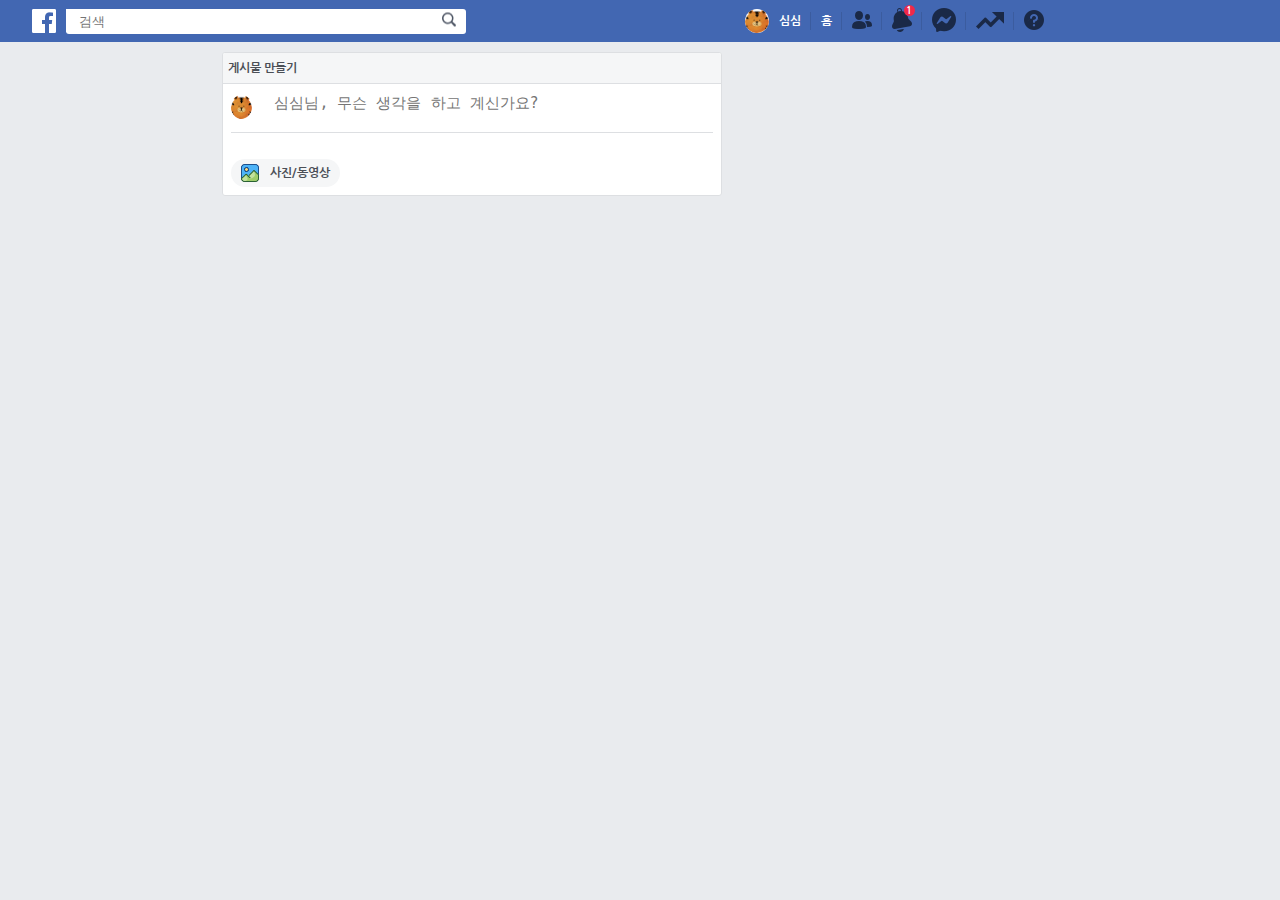
==== index.html @ 3ffbaf69 "add" ====
<!DOCTYPE html>
<html lang="ko">
  <head>
    <meta charset="UTF-8" />
    <meta name="viewport" content="width=device-width, initial-scale=1.0" />
    <title>Facebook</title>
    <link href="https://fonts.googleapis.com/css2?family=Nanum+Gothic:wght@400;700&display=swap" rel="stylesheet">
    <link rel="stylesheet" href="css/reset.css" />
    <link rel="stylesheet" href="css/common.css" />
    <link rel="stylesheet" href="css/main.css" />
  </head>
  <body>
    <section id="container">
      <header id="header">
        <div class="inner">
          <div class="left">
            <h1 class="icon icon--facebook-white"><a href="#"></a></h1>

            <div class="search_container">
              <form action="">
                <label for="search"></label>
                <input type="text" id="search" placeholder=" 검색"/>

                <button type="submit">
                  <span class="icon--search-black"></span>
                </button>
              </form>
            </div>
          </div>

          <div class="right">
            <div class="my_name">
              <span class="profile_img">
                <img src="imgs/profile/tiger.png" alt="">
              </span>
              <a href="#">심심</a>
            </div>
            <div class="home">홈</div>
            <div class="people">
              <a href="save.html">
                <span class="icon icon--people-black"></span>
              </a>
            </div>
            <div class="bell">
                <span class="icon icon--bell-black"></span>
                <div class="notice">
                  <div class="icon--arrow-top"></div>
                  <h3>알림</h3>
                  <ul>
                    <li>
                      <a href="#">
                        <div class="profile_img">
                          <img src="imgs/profile/bear.png" alt="">
                        </div>
                        <div>
                          <div>
                            <span class="name">kindbear</span>
                            <span>님도 자신의 상태에 댓글을 달았습니다.</span>
                          </div>
                          <div class="time">1시간</div>
                        </div>
                      </a>
                    </li>

                    <li>
                      <a href="#">
                        <div class="profile_img">
                          <img src="imgs/profile/bear.png" alt="">
                        </div>
                        <div>
                          <div>
                            <span class="name">kindbear</span>
                            <span>님도 자신의 상태에 댓글을 달았습니다.</span>
                          </div>
                          <div class="time">1시간</div>
                        </div>
                      </a>
                    </li><li>
                      <a href="#">
                        <div class="profile_img">
                          <img src="imgs/profile/bear.png" alt="">
                        </div>
                        <div>
                          <div>
                            <span class="name">kindbear</span>
                            <span>님도 자신의 상태에 댓글을 달았습니다.</span>
                          </div>
                          <div class="time">1시간</div>
                        </div>
                      </a>
                    </li><li>
                      <a href="#">
                        <div class="profile_img">
                          <img src="imgs/profile/bear.png" alt="">
                        </div>
                        <div>
                          <div>
                            <span class="name">kindbear</span>
                            <span>님도 자신의 상태에 댓글을 달았습니다.</span>
                          </div>
                          <div class="time">1시간</div>
                        </div>
                      </a>
                    </li><li>
                      <a href="#">
                        <div class="profile_img">
                          <img src="imgs/profile/bear.png" alt="">
                        </div>
                        <div>
                          <div>
                            <span class="name">kindbear</span>
                            <span>님도 자신의 상태에 댓글을 달았습니다.</span>
                          </div>
                          <div class="time">1시간</div>
                        </div>
                      </a>
                    </li><li>
                      <a href="#">
                        <div class="profile_img">
                          <img src="imgs/profile/bear.png" alt="">
                        </div>
                        <div>
                          <div>
                            <span class="name">kindbear</span>
                            <span>님도 자신의 상태에 댓글을 달았습니다.</span>
                          </div>
                          <div class="time">1시간</div>
                        </div>
                      </a>
                    </li><li>
                      <a href="#">
                        <div class="profile_img">
                          <img src="imgs/profile/bear.png" alt="">
                        </div>
                        <div>
                          <div>
                            <span class="name">kindbear</span>
                            <span>님도 자신의 상태에 댓글을 달았습니다.</span>
                          </div>
                          <div class="time">1시간</div>
                        </div>
                      </a>
                    </li><li>
                      <a href="#">
                        <div class="profile_img">
                          <img src="imgs/profile/bear.png" alt="">
                        </div>
                        <div>
                          <div>
                            <span class="name">kindbear</span>
                            <span>님도 자신의 상태에 댓글을 달았습니다.</span>
                          </div>
                          <div class="time">1시간</div>
                        </div>
                      </a>
                    </li><li>
                      <a href="#">
                        <div class="profile_img">
                          <img src="imgs/profile/bear.png" alt="">
                        </div>
                        <div>
                          <div>
                            <span class="name">kindbear</span>
                            <span>님도 자신의 상태에 댓글을 달았습니다.</span>
                          </div>
                          <div class="time">1시간</div>
                        </div>
                      </a>
                    </li>
                  </ul>
                </div>
            </div>
            <div class="">
              <a href="messenger.html">
              <span class="icon icon--messenger--black"></span>
            </a>
          </div>
          <div class="">
            <a href="#">
              <span class="icon icon--chart--black"></span>
            </a>
          </div>
          <div class="question">
            <a href="http://www.kind-family.com">
            <span class="icon icon--question-black"></span>
          </a>
          </div>
          </div>
        </div>
      </header>

      <section id="wrapper">
        <div class="inner">
          <div class="left_box">
            <div class="my_name">
              <a href="index.html">
                <div class="profile_img">
                  <img src="imgs/profile/tiger.png" alt="">
                </div>
                <span class="name">심심</span>
                <span class="icon--more"></span>
              </a>
            </div>
            <ul class="list">
              
              
              <li class="active">
                <a href="index.html">
                  <span class="icon icon--news"></span>
                  뉴스피드 
                  <span class="icon--more"></span>
                </a>
              </li>

              <li>
                <a href="messenger.html">
                  <span class="icon icon--messenger"></span>
                  Messenger
                   <span class="icon--more"></span>
                </a>
              </li>

              <li>
                <a href="save.html">
                  <span class="icon icon--save"></span>
                  저장됨
                   <span class="icon--more"></span>
                </a>
              </li>

            </ul>
          </div>

          <section id="contents_container">
            <article class="create_box">
              <h2 class="title">게시물 만들기</h2>
              <div class="text_field">
                <form action="">
                  <div class="top">
                    <div class="profile_img"><img src="imgs/profile/tiger.png" alt=""></div>
                    <p>
                      <textarea name="content" id="text_field" cols="50" rows="5" data-name="add" placeholder="심심님, 무슨 생각을 하고 계신가요?"></textarea>
                    </p>
                  </div>
                  <div class="middle">
                    <canvas id="image_canvas" width="0" height="0"></canvas>
                  </div>
                  <div class="bottom">
                    <input type="file" name="photo" id="id_photo" required>

                    <div class="import_btn">
                      <label for="id_photo" id="photo_label">
                        <span class="icon icon--picture"></span>
                        사진/동영상
                      </label>
                    </div>
                  </div>
                  <div class="submit">
                    <input type="submit" id="submit_btn" value="게시" disabled>
                  </div> 
                </form>
              </div>
            </article>
          </section>

        </div>
      </section>

    </section>
  </body>
</html>
---- css/common.css ----
:root {
  --fds-active-icon: #3578e5;
  --fds-attachment-footer-background: #f2f3f5;
  --fds-black: #000000;
  --fds-black-alpha-05: rgba(0, 0, 0, 0.05);
  --fds-black-alpha-10: rgba(0, 0, 0, 0.1);
  --fds-black-alpha-15: rgba(0, 0, 0, 0.15);
  --fds-black-alpha-20: rgba(0, 0, 0, 0.2);
  --fds-black-alpha-30: rgba(0, 0, 0, 0.3);
  --fds-black-alpha-40: rgba(0, 0, 0, 0.4);
  --fds-black-alpha-50: rgba(0, 0, 0, 0.5);
  --fds-black-alpha-60: rgba(0, 0, 0, 0.6);
  --fds-black-alpha-80: rgba(0, 0, 0, 0.8);
  --fds-blue-05: #ecf3ff;
  --fds-blue-30: #aac9ff;
  --fds-blue-40: #77a7ff;
  --fds-blue-60: #1877f2;
  --fds-blue-70: #2851a3;
  --fds-blue-80: #1d3c78;
  --fds-blue-95: #e7f3ff;
  --fds-blue-badge: #1877f2;
  --fds-blue-link: #1877f2;
  --fds-button-icon: #444950;
  --fds-button-text: #444950;
  --fds-comment-background: #f2f3f5;
  --fds-dark-mode-gray-35: #cccccc;
  --fds-dark-mode-gray-50: #828282;
  --fds-dark-mode-gray-70: #4a4a4a;
  --fds-dark-mode-gray-80: #373737;
  --fds-dark-mode-gray-90: #282828;
  --fds-dark-mode-gray-100: #1c1c1c;
  --fds-dark-ui-card-border: #282828;
  --fds-dark-ui-cards: #1c1c1c;
  --fds-dark-ui-disabled-icon: #373737;
  --fds-dark-ui-divider: #282828;
  --fds-dark-ui-medium-text: #828282;
  --fds-dark-ui-nav-bar: #1c1c1c;
  --fds-dark-ui-primary-icon: #828282;
  --fds-dark-ui-primary-text: #cccccc;
  --fds-dark-ui-secondary-icon: #4a4a4a;
  --fds-dark-ui-secondary-text: #4a4a4a;
  --fds-dark-ui-tab-bar: #1c1c1c;
  --fds-dark-ui-wash: #000000;
  --fds-data-mango: #f5bb41;
  --fds-disabled-icon: #bec3c9;
  --fds-disabled-text: #bec3c9;
  --fds-divider-on-wash: #ccd0d5;
  --fds-divider-on-white: #dadde1;
  --fds-fast: 200ms;
  --fds-fb-blue-70: #4267b2;
  --fds-fb-blue-75: #385898;
  --fds-gray-00: #f5f6f7;
  --fds-gray-05: #f2f3f5;
  --fds-gray-10: #ebedf0;
  --fds-gray-20: #dadde1;
  --fds-gray-25: #ccd0d5;
  --fds-gray-30: #bec3c9;
  --fds-gray-45: #8d949e;
  --fds-gray-70: #606770;
  --fds-gray-80: #444950;
  --fds-gray-90: #303338;
  --fds-gray-100: #1c1e21;
  --fds-green-30: #86df81;
  --fds-green-55: #00a400;
  --fds-green-60: #008c00;
  --fds-green-70: #006900;
  --fds-highlight: #3578e5;
  --fds-highlight-cell-background: #ecf3ff;
  --fds-list-cell-pressed: rgba(0, 0, 0, 0.05);
  --fds-mobile-wash: #ccd0d5;
  --fds-nav-bar-background: #4267b2;
  --fds-negative: #fa383e;
  --fds-notification-badge: #fa383e;
  --fds-placeholder-text: #8d949e;
  --fds-positive: #00a400;
  --fds-primary-button-pressed: #77a7ff;
  --fds-primary-icon: #1c1e21;
  --fds-primary-text: #1c1e21;
  --fds-red-55: #fa383e;
  --fds-secondary-button-pressed: rgba(0, 0, 0, 0.05);
  --fds-secondary-icon: #606770;
  --fds-secondary-text: #606770;
  --fds-slow: 400ms;
  --fds-soft: cubic-bezier(0.08, 0.52, 0.52, 1);
  --fds-spectrum-aluminum: #a3cedf;
  --fds-spectrum-aluminum-dark-1: #8ebfd4;
  --fds-spectrum-aluminum-dark-2: #6ca0b6;
  --fds-spectrum-aluminum-dark-3: #4b8096;
  --fds-spectrum-aluminum-tint-15: #b0d5e5;
  --fds-spectrum-aluminum-tint-30: #bfdde9;
  --fds-spectrum-aluminum-tint-50: #d1e7f0;
  --fds-spectrum-aluminum-tint-70: #e4f0f6;
  --fds-spectrum-aluminum-tint-90: #f6fafc;
  --fds-spectrum-blue-gray: #5f6673;
  --fds-spectrum-blue-gray-dark-1: #4f5766;
  --fds-spectrum-blue-gray-dark-2: #303846;
  --fds-spectrum-blue-gray-dark-3: #23272f;
  --fds-spectrum-blue-gray-tint-15: #777d88;
  --fds-spectrum-blue-gray-tint-30: #8f949d;
  --fds-spectrum-blue-gray-tint-50: #afb3b9;
  --fds-spectrum-blue-gray-tint-70: #cfd1d5;
  --fds-spectrum-blue-gray-tint-90: #eff0f1;
  --fds-spectrum-cherry: #f35369;
  --fds-spectrum-cherry-dark-1: #e04c60;
  --fds-spectrum-cherry-dark-2: #b73749;
  --fds-spectrum-cherry-dark-3: #9b2b3a;
  --fds-spectrum-cherry-tint-15: #f36b7f;
  --fds-spectrum-cherry-tint-30: #f58796;
  --fds-spectrum-cherry-tint-50: #f8a9b4;
  --fds-spectrum-cherry-tint-70: #fbccd2;
  --fds-spectrum-cherry-tint-90: #feeef0;
  --fds-spectrum-grape: #8c72cb;
  --fds-spectrum-grape-dark-1: #7b64c0;
  --fds-spectrum-grape-dark-2: #6a51b2;
  --fds-spectrum-grape-dark-3: #58409b;
  --fds-spectrum-grape-tint-15: #9d87d2;
  --fds-spectrum-grape-tint-30: #af9cda;
  --fds-spectrum-grape-tint-50: #c6b8e5;
  --fds-spectrum-grape-tint-70: #ddd5f0;
  --fds-spectrum-grape-tint-90: #f4f1fa;
  --fds-spectrum-lemon: #fcd872;
  --fds-spectrum-lemon-dark-1: #f5c33b;
  --fds-spectrum-lemon-dark-2: #e1a43b;
  --fds-spectrum-lemon-dark-3: #d18f41;
  --fds-spectrum-lemon-tint-15: #ffe18f;
  --fds-spectrum-lemon-tint-30: #ffe8a8;
  --fds-spectrum-lemon-tint-50: #ffecb5;
  --fds-spectrum-lemon-tint-70: #fef2d1;
  --fds-spectrum-lemon-tint-90: #fffbf0;
  --fds-spectrum-lime: #a3ce71;
  --fds-spectrum-lime-dark-1: #89be4c;
  --fds-spectrum-lime-dark-2: #71a830;
  --fds-spectrum-lime-dark-3: #629824;
  --fds-spectrum-lime-tint-15: #b1d587;
  --fds-spectrum-lime-tint-30: #bedd9c;
  --fds-spectrum-lime-tint-50: #d1e6b9;
  --fds-spectrum-lime-tint-70: #e4f0d5;
  --fds-spectrum-lime-tint-90: #f6faf1;
  --fds-spectrum-orange: #f7923b;
  --fds-spectrum-orange-dark-1: #e07a2e;
  --fds-spectrum-orange-dark-2: #cc5d22;
  --fds-spectrum-orange-dark-3: #ac4615;
  --fds-spectrum-orange-tint-15: #f9a159;
  --fds-spectrum-orange-tint-30: #f9b278;
  --fds-spectrum-orange-tint-50: #fbc89f;
  --fds-spectrum-orange-tint-70: #fcdec5;
  --fds-spectrum-orange-tint-90: #fef4ec;
  --fds-spectrum-pink: #ec7ebd;
  --fds-spectrum-pink-dark-1: #ec6fb5;
  --fds-spectrum-pink-dark-2: #d4539b;
  --fds-spectrum-pink-dark-3: #b0377b;
  --fds-spectrum-pink-tint-15: #ef92c7;
  --fds-spectrum-pink-tint-30: #f2a5d1;
  --fds-spectrum-pink-tint-50: #f6bfdf;
  --fds-spectrum-pink-tint-70: #f9d9eb;
  --fds-spectrum-pink-tint-90: #fdf3f8;
  --fds-spectrum-seafoam: #54c7ec;
  --fds-spectrum-seafoam-dark-1: #39afd5;
  --fds-spectrum-seafoam-dark-2: #2088af;
  --fds-spectrum-seafoam-dark-3: #186d90;
  --fds-spectrum-seafoam-tint-15: #6bcfef;
  --fds-spectrum-seafoam-tint-30: #84d8f2;
  --fds-spectrum-seafoam-tint-50: #a7e3f6;
  --fds-spectrum-seafoam-tint-70: #caeef9;
  --fds-spectrum-seafoam-tint-90: #eefafd;
  --fds-spectrum-skin-1: #f1d2b6;
  --fds-spectrum-skin-1-dark-1: #e2ba96;
  --fds-spectrum-skin-1-dark-2: #ddac82;
  --fds-spectrum-skin-1-dark-3: #d9a170;
  --fds-spectrum-skin-1-tint-15: #f3d9c1;
  --fds-spectrum-skin-1-tint-30: #f6e0cc;
  --fds-spectrum-skin-1-tint-50: #f8e9db;
  --fds-spectrum-skin-1-tint-70: #faf2ea;
  --fds-spectrum-skin-1-tint-90: #fefbf8;
  --fds-spectrum-skin-2: #d7b195;
  --fds-spectrum-skin-2-dark-1: #cfa588;
  --fds-spectrum-skin-2-dark-2: #c2977a;
  --fds-spectrum-skin-2-dark-3: #af866a;
  --fds-spectrum-skin-2-tint-15: #debda5;
  --fds-spectrum-skin-2-tint-30: #e5c9b5;
  --fds-spectrum-skin-2-tint-50: #ecd8cb;
  --fds-spectrum-skin-2-tint-70: #f3e8e0;
  --fds-spectrum-skin-2-tint-90: #fbf7f5;
  --fds-spectrum-skin-3: #d8a873;
  --fds-spectrum-skin-3-dark-1: #cd9862;
  --fds-spectrum-skin-3-dark-2: #ba8653;
  --fds-spectrum-skin-3-dark-3: #a77a4e;
  --fds-spectrum-skin-3-tint-15: #e0b588;
  --fds-spectrum-skin-3-tint-30: #e5c29e;
  --fds-spectrum-skin-3-tint-50: #ecd4b9;
  --fds-spectrum-skin-3-tint-70: #f4e5d6;
  --fds-spectrum-skin-3-tint-90: #fcf6f1;
  --fds-spectrum-skin-4: #a67b4f;
  --fds-spectrum-skin-4-dark-1: #a07243;
  --fds-spectrum-skin-4-dark-2: #94683d;
  --fds-spectrum-skin-4-dark-3: #815830;
  --fds-spectrum-skin-4-tint-15: #ae8761;
  --fds-spectrum-skin-4-tint-30: #bc9d7d;
  --fds-spectrum-skin-4-tint-50: #d0b9a2;
  --fds-spectrum-skin-4-tint-70: #e2d5c8;
  --fds-spectrum-skin-4-tint-90: #f6f1ed;
  --fds-spectrum-skin-5: #6a4f3b;
  --fds-spectrum-skin-5-dark-1: #624733;
  --fds-spectrum-skin-5-dark-2: #503b2c;
  --fds-spectrum-skin-5-dark-3: #453223;
  --fds-spectrum-skin-5-tint-15: #8a715b;
  --fds-spectrum-skin-5-tint-30: #9f8a79;
  --fds-spectrum-skin-5-tint-50: #baaca0;
  --fds-spectrum-skin-5-tint-70: #d5cdc6;
  --fds-spectrum-skin-5-tint-90: #f2efec;
  --fds-spectrum-slate: #b9cad2;
  --fds-spectrum-slate-dark-1: #a8bbc3;
  --fds-spectrum-slate-dark-2: #89a1ac;
  --fds-spectrum-slate-dark-3: #688694;
  --fds-spectrum-slate-tint-15: #c4d2d9;
  --fds-spectrum-slate-tint-30: #cedae0;
  --fds-spectrum-slate-tint-50: #dce5e9;
  --fds-spectrum-slate-tint-70: #eaeff2;
  --fds-spectrum-slate-tint-90: #f8fafb;
  --fds-spectrum-teal: #6bcebb;
  --fds-spectrum-teal-dark-1: #4dbba6;
  --fds-spectrum-teal-dark-2: #31a38d;
  --fds-spectrum-teal-dark-3: #24917d;
  --fds-spectrum-teal-tint-15: #80d4c4;
  --fds-spectrum-teal-tint-30: #97dccf;
  --fds-spectrum-teal-tint-50: #b4e6dd;
  --fds-spectrum-teal-tint-70: #d2f0ea;
  --fds-spectrum-teal-tint-90: #f0faf8;
  --fds-spectrum-tomato: #fb724b;
  --fds-spectrum-tomato-dark-1: #ef6632;
  --fds-spectrum-tomato-dark-2: #db4123;
  --fds-spectrum-tomato-dark-3: #c32d0e;
  --fds-spectrum-tomato-tint-15: #f1765e;
  --fds-spectrum-tomato-tint-30: #f38e7b;
  --fds-spectrum-tomato-tint-50: #f7afa0;
  --fds-spectrum-tomato-tint-70: #f9cfc7;
  --fds-spectrum-tomato-tint-90: #fdefed;
  --fds-strong: cubic-bezier(0.12, 0.8, 0.32, 1);
  --fds-tertiary-icon: #8d949e;
  --fds-white: #ffffff;
  --fds-white-alpha-05: rgba(255, 255, 255, 0.05);
  --fds-white-alpha-10: rgba(255, 255, 255, 0.1);
  --fds-white-alpha-15: rgba(255, 255, 255, 0.15);
  --fds-white-alpha-20: rgba(255, 255, 255, 0.2);
  --fds-white-alpha-30: rgba(255, 255, 255, 0.3);
  --fds-white-alpha-40: rgba(255, 255, 255, 0.4);
  --fds-white-alpha-50: rgba(255, 255, 255, 0.5);
  --fds-white-alpha-60: rgba(255, 255, 255, 0.6);
  --fds-white-alpha-80: rgba(255, 255, 255, 0.8);
  --fds-white-text: #ffffff;
  --fds-www-wash: #ebedf0;
  --fds-yellow-20: #ffba00;
  --header-height: 56px;
  --fds-animation-enter-exit-in: cubic-bezier(0.14, 1, 0.34, 1);
  --fds-animation-enter-exit-out: cubic-bezier(0.45, 0.1, 0.2, 1);
  --fds-animation-swap-shuffle-in: cubic-bezier(0.14, 1, 0.34, 1);
  --fds-animation-swap-shuffle-out: cubic-bezier(0.45, 0.1, 0.2, 1);
  --fds-animation-move-in: cubic-bezier(0.17, 0.17, 0, 1);
  --fds-animation-move-out: cubic-bezier(0.17, 0.17, 0, 1);
  --fds-animation-expand-collapse-in: cubic-bezier(0.17, 0.17, 0, 1);
  --fds-animation-expand-collapse-out: cubic-bezier(0.17, 0.17, 0, 1);
  --fds-animation-passive-move-in: cubic-bezier(0.5, 0, 0.1, 1);
  --fds-animation-passive-move-out: cubic-bezier(0.5, 0, 0.1, 1);
  --fds-animation-quick-move-in: cubic-bezier(0.1, 0.9, 0.2, 1);
  --fds-animation-quick-move-out: cubic-bezier(0.1, 0.9, 0.2, 1);
  --fds-animation-fade-in: cubic-bezier(0, 0, 1, 1);
  --fds-animation-fade-out: cubic-bezier(0, 0, 1, 1);
  --fds-duration-extra-extra-short-in: 100ms;
  --fds-duration-extra-extra-short-out: 100ms;
  --fds-duration-extra-short-in: 200ms;
  --fds-duration-extra-short-out: 150ms;
  --fds-duration-short-in: 280ms;
  --fds-duration-short-out: 200ms;
  --fds-duration-medium-in: 400ms;
  --fds-duration-medium-out: 350ms;
  --fds-duration-long-in: 500ms;
  --fds-duration-long-out: 350ms;
  --fds-duration-extra-long-in: 1000ms;
  --fds-duration-extra-long-out: 1000ms;
  --fds-duration-none: 0ms;
  --accent: hsl(214, 89%, 52%);
  --always-white: #ffffff;
  --always-black: black;
  --always-dark-gradient: linear-gradient(rgba(0, 0, 0, 0), rgba(0, 0, 0, 0.6));
  --always-dark-overlay: rgba(0, 0, 0, 0.4);
  --always-light-overlay: rgba(255, 255, 255, 0.4);
  --always-gray-40: #65676b;
  --always-gray-75: #bcc0c4;
  --always-gray-95: #f0f2f5;
  --attachment-footer-background: #f0f2f5;
  --base-blue: #1877f2;
  --base-cherry: #f3425f;
  --base-grape: #9360f7;
  --base-lemon: #f7b928;
  --base-lime: #45bd62;
  --base-pink: #ff66bf;
  --base-seafoam: #54c7ec;
  --base-teal: #2abba7;
  --base-tomato: #fb724b;
  --blue-link: #216fdb;
  --card-background: #ffffff;
  --card-background-flat: #f7f8fa;
  --comment-background: #f0f2f5;
  --comment-footer-background: #f6f9fa;
  --dataviz-primary-1: rgb(48, 200, 180);
  --disabled-button-background: #e4e6eb;
  --disabled-icon: #bcc0c4;
  --disabled-text: #bcc0c4;
  --divider: #ced0d4;
  --event-date: #f3425f;
  --filter-accent: invert(39%) sepia(57%) saturate(200%) saturate(200%)
    saturate(200%) saturate(200%) saturate(200%) saturate(147.75%)
    hue-rotate(202deg) brightness(97%) contrast(96%);
  --filter-always-white: invert(100%);
  --filter-disabled-icon: invert(80%) sepia(6%) saturate(200%) saturate(120%)
    hue-rotate(173deg) brightness(98%) contrast(89%);
  --filter-placeholder-icon: invert(59%) sepia(11%) saturate(200%)
    saturate(135%) hue-rotate(176deg) brightness(96%) contrast(94%);
  --filter-primary-icon: invert(8%) sepia(10%) saturate(200%) saturate(200%)
    saturate(166%) hue-rotate(177deg) brightness(104%) contrast(91%);
  --filter-secondary-icon: invert(39%) sepia(21%) saturate(200%)
    saturate(109.5%) hue-rotate(174deg) brightness(94%) contrast(86%);
  --filter-warning-icon: invert(77%) sepia(29%) saturate(200%) saturate(200%)
    saturate(200%) saturate(200%) saturate(200%) saturate(128%)
    hue-rotate(359deg) brightness(102%) contrast(107%);
  --filter-blue-link-icon: invert(30%) sepia(98%) saturate(200%) saturate(200%)
    saturate(200%) saturate(166.5%) hue-rotate(192deg) brightness(91%)
    contrast(101%);
  --filter-positive: invert(37%) sepia(61%) saturate(200%) saturate(200%)
    saturate(200%) saturate(200%) saturate(115%) hue-rotate(91deg)
    brightness(97%) contrast(105%);
  --filter-negative: invert(25%) sepia(33%) saturate(200%) saturate(200%)
    saturate(200%) saturate(200%) saturate(200%) saturate(200%) saturate(110%)
    hue-rotate(345deg) brightness(132%) contrast(96%);
  --font-family-apple: system-ui, -apple-system, BlinkMacSystemFont,
    ".SFNSText-Regular", sans-serif;
  --font-family-default: Helvetica, Arial, sans-serif;
  --font-family-segoe: Segoe UI Historic, Segoe UI, Helvetica, Arial, sans-serif;
  --glimmer-spinner-icon: #65676b;
  --hero-banner-background: #ffffff;
  --hosted-view-selected-state: rgba(45, 136, 255, 0.1);
  --highlight-bg: #e7f3ff;
  --hover-overlay: rgba(0, 0, 0, 0.05);
  --media-hover: rgba(68, 73, 80, 0.15);
  --media-inner-border: rgba(0, 0, 0, 0.1);
  --media-outer-border: #ffffff;
  --media-pressed: rgba(68, 73, 80, 0.35);
  --messenger-card-background: #ffffff;
  --messenger-reply-background: #f0f2f5;
  --overlay-alpha-80: rgba(244, 244, 244, 0.8);
  --overlay-on-media: rgba(0, 0, 0, 0.6);
  --nav-bar-background: #ffffff;
  --nav-bar-background-gradient: linear-gradient(
    to top,
    #ffffff,
    rgba(255, 255, 255.9),
    rgba(255, 255, 255, 0.7),
    rgba(255, 255, 255, 0.4),
    rgba(255, 255, 255, 0)
  );
  --nav-bar-background-gradient-wash: linear-gradient(
    to top,
    #f0f2f5,
    rgba(240, 242, 245.9),
    rgba(240, 242, 245, 0.7),
    rgba(240, 242, 245, 0.4),
    rgba(240, 242, 245, 0)
  );
  --negative: hsl(350, 87%, 55%);
  --negative-background: hsl(350, 87%, 55%, 20%);
  --new-notification-background: #e7f3ff;
  --non-media-pressed: rgba(68, 73, 80, 0.15);
  --non-media-pressed-on-dark: rgba(255, 255, 255, 0.3);
  --notification-badge: #f02849;
  --placeholder-icon: #8a8d91;
  --placeholder-text: #8a8d91;
  --placeholder-text-on-media: rgba(255, 255, 255, 0.5);
  --popover-background: #ffffff;
  --positive: #31a24c;
  --positive-background: #deefe1;
  --press-overlay: rgba(0, 0, 0, 0.1);
  --primary-button-background: #1877f2;
  --primary-button-background-experiment: #1b74e4;
  --primary-button-pressed: #77a7ff;
  --primary-button-text: #ffffff;
  --primary-deemphasized-button-background: #e7f3ff;
  --primary-deemphasized-button-pressed: rgba(0, 0, 0, 0.05);
  --primary-deemphasized-button-pressed-overlay: rgba(25, 110, 255, 0.15);
  --primary-deemphasized-button-text: #1877f2;
  --primary-icon: #050505;
  --primary-text: #050505;
  --primary-text-on-media: #ffffff;
  --progress-ring-neutral-background: rgba(0, 0, 0, 0.2);
  --progress-ring-neutral-foreground: #000000;
  --progress-ring-on-media-background: rgba(255, 255, 255, 0.2);
  --progress-ring-on-media-foreground: #ffffff;
  --progress-ring-blue-background: rgba(24, 119, 242, 0.2);
  --progress-ring-blue-foreground: hsl(214, 89%, 52%);
  --progress-ring-disabled-background: rgba(190, 195, 201, 0.2);
  --progress-ring-disabled-foreground: #bec3c9;
  --scroll-thumb: #bcc0c4;
  --secondary-button-background: #e4e6eb;
  --secondary-button-background-floating: #ffffff;
  --secondary-button-background-on-dark: rgba(0, 0, 0, 0.4);
  --secondary-button-pressed: rgba(0, 0, 0, 0.05);
  --secondary-button-text: #050505;
  --secondary-icon: #65676b;
  --secondary-text: #65676b;
  --secondary-text-on-media: rgba(255, 255, 255, 0.9);
  --section-header-text: #4b4c4f;
  --shadow-1: rgba(0, 0, 0, 0.1);
  --shadow-2: rgba(0, 0, 0, 0.2);
  --shadow-5: rgba(0, 0, 0, 0.5);
  --shadow-8: rgba(0, 0, 0, 0.8);
  --shadow-inset: rgba(255, 255, 255, 0.5);
  --surface-background: #ffffff;
  --text-highlight: rgba(24, 119, 242, 0.2);
  --toggle-active-background: #e7f3ff;
  --toggle-active-icon: rgb(24, 119, 242);
  --toggle-active-text: rgb(24, 119, 242);
  --toggle-button-active-background: #e7f3ff;
  --wash: #e4e6eb;
  --web-wash: #f0f2f5;
  --warning: hsl(40, 89%, 52%);
  --dataviz-primary-2: rgb(134, 218, 255);
  --dataviz-primary-3: rgb(95, 170, 255);
  --dataviz-secondary-1: rgb(118, 62, 230);
  --dataviz-secondary-2: rgb(147, 96, 247);
  --dataviz-secondary-3: rgb(219, 26, 139);
  --dataviz-supplementary-1: rgb(255, 122, 105);
  --dataviz-supplementary-2: rgb(241, 168, 23);
  --dataviz-supplementary-3: rgb(49, 162, 76);
  --dataviz-supplementary-4: rgb(50, 52, 54);
}

.icon {
  margin-right: 10px;
}

.icon:hover {
  opacity: 1;
}

.icon--send {
  display: inline-block;
  background: url("../imgs/bg04.png") no-repeat -433px -246px;
  width: 18px;
  height: 16px;
}

.icon--main-logo {
  display: inline-block;
  background: url("../imgs/bg03.png") no-repeat 0 -33px;
  width: 24px;
  height: 24px;
}

.icon--news {
  display: inline-block;
  background: url("../imgs/bg01.png") no-repeat -1px -964px;
  width: 18px;
  height: 18px;
}

.icon--picture {
  display: inline-block;
  background: url("../imgs/bg01.png") no-repeat -1px -1090px;
  width: 19px;
  height: 18px;
}

.icon--messenger {
  display: inline-block;
  background: url("../imgs/bg01.png") no-repeat 0 -249px;
  width: 20px;
  height: 20px;
}

.icon--save {
  display: inline-block;
  background: url("../imgs/bg01.png") no-repeat -1px -396px;
  width: 16px;
  height: 20px;
}

.icon--search-black {
  display: inline-block;
  background: url("../imgs/bg02.png") no-repeat 0 -949px;
  width: 14px;
  height: 14px;
}

.icon--search-white {
  display: inline-block;
  background: url("../imgs/bg02.png") no-repeat 0 -964px;
  width: 14px;
  height: 14px;
}

.icon--people-black {
  display: inline-block;
  background: url("../imgs/bg02.png") no-repeat -2px -791px;
  width: 20px;
  height: 18px;
  opacity: 0.6;
}

.icon--people-white {
  display: inline-block;
  background: url("../imgs/bg02.png") no-repeat -2px -766px;
  width: 20px;
  height: 18px;
}

.icon--bell-black {
  display: inline-block;
  background: url("../imgs/bg02.png") no-repeat -3px -188px;
  width: 20px;
  height: 24px;
  opacity: 0.6;
}

.icon--question-black {
  display: inline-block;
  background: url("../imgs/bg03.png") no-repeat -2px -135px;
  width: 20px;
  height: 20px;
  opacity: 0.6;
}

.icon--question-white {
  display: inline-block;
  background: url("../imgs/bg03.png") no-repeat 0 -313px;
  width: 20px;
  height: 20px;
}

.icon--messenger--black {
  display: inline-block;
  background: url("../imgs/bg02.png") no-repeat 0 -13px;
  width: 24px;
  height: 24px;
  opacity: 0.6;
}

.icon--chart--black {
  display: inline-block;
  background: url("../imgs/bg06.png") no-repeat -104px -2440px;
  width: 28px;
  height: 17px;
  opacity: 0.6;
}

.icon--facebook-white {
  display: inline-block;
  background: url("../imgs/bg03.png") no-repeat 0 -33px;
  width: 24px;
  height: 24px;
}

.icon--more {
  display: inline-block;
  background: url("../imgs/bg03.png") no-repeat -2px -300px;
  width: 16px;
  height: 4px;
}

.icon--comment-line {
  display: inline-block;
  background: url("../imgs/bg04.png") no-repeat -414px -246px;
  width: 17px;
  height: 17px;
}

.icon--share-line {
  display: inline-block;
  background: url("../imgs/bg04.png") no-repeat -433px -246px;
  width: 18px;
  height: 16px;
}

.icon--write-gray {
  display: inline-block;
  background: url("../imgs/bg04.png") no-repeat -206px -282px;
  width: 12px;
  height: 12px;
}

.icon--like-line {
  display: inline-block;
  background: url("../imgs/bg05.png") no-repeat -38px -422px;
  width: 18px;
  height: 18px;
}

.icon--like-fill {
  display: inline-block;
  background: url("../imgs/bg05.png") no-repeat 0 -422px;
  width: 17px;
  height: 18px;
}

.icon--arrow-right {
  display: inline-block;
  background: url("../imgs/bg06.png") no-repeat -136px -2433px;
  width: 16px;
  height: 30px;
}

.icon--arrow-top {
  display: inline-block;
  background: url("../imgs/bg06.png") no-repeat -1px -2466px;
  width: 30px;
  height: 16px;
}

body {
  background-color: #e9ebee;
  color: #1d2129;
  font-family: "Nanum Gothic", sans-serif;
}

.profile_img {
  display: inline-block;
  width: 24px;
  height: 24px;
  border-radius: 50%;
  overflow: hidden;
  background: #fff;
  margin-right: 10px;
}

.profile_img img {
  width: 100%;
  height: 100%;
}

#header {
  width: 100vw;
  background-color: var(--fds-fb-blue-70);
  position: fixed;
  left: 0;
  top: 0;
  z-index: 9999;
}

#header .inner {
  width: 1012px;
  height: 42px;
  margin: 0 auto;
  padding-right: 205px;
  display: flex;
  justify-content: space-between;
  align-items: center;
}

#header .inner .left {
  display: flex;
}

#header .inner .left .search_container {
  width: 380px;
  height: 23px;
  background: #fff;
  position: relative;
}

#header .inner .left button {
  position: absolute;
  right: -20px;
  padding: 4px 10px;
  top: 50%;
  transform: translateY(-50%);
  border: none;
  background: transparent;
}

#search {
  border: none;
  border-radius: 3px;
  width: 100%;
  padding: 5px 10px;
}

#header .inner .right {
  display: flex;
  font-size: 12px;
  color: #fff;
  font-weight: bold;
  align-items: center;
}

#header .inner .right .my_name {
  display: flex;
  align-items: center;
}

#header .inner .right > div {
  margin-left: 20px;
  cursor: pointer;
  position: relative;
}

#header .inner .right > div:after {
  content: "";
  width: 1px;
  height: 18px;
  position: absolute;
  right: -10px;
  top: 50%;
  margin-top: -9px;
  background: var(--press-overlay);
}

#header .inner .right > div:last-child:after {
  display: none;
}

#header .inner .right .icon {
  margin-right: 0;
}

#header .icon--bell-black {
  position: relative;
}

#header .bell:before {
  content: "1";
  color: #fff;
  background-color: var(--notification-badge);
  display: flex;
  justify-content: center;
  align-items: center;
  width: 11px;
  height: 11px;
  border-radius: 50%;
  font-size: 10px;
  position: absolute;
  right: -3px;
  top: -3px;
  z-index: 100;
}

#header .notice {
  width: 432px;
  background: #fff;
  position: absolute;
  right: -16px;
  top: 34px;
  z-index: 1000;
  border: 1px solid rgba(100, 100, 100, 0.4);
  border-radius: 0 0 2px 2px;
  box-shadow: 0 3px 8px rgba(0, 0, 0, 0.25);
  color: #1d2129;
  display: none;
}

#header .icon--arrow-top {
  position: absolute;
  top: -16px;
  right: 10px;
}

#header .notice h3 {
  font-size: 12px;
  color: #333;
  padding: 8px 12px 6px;
  border-bottom: 1px solid #dddfe2;
}

#header .notice ul {
  overflow-x: hidden;
  overflow-y: auto;
  max-height: 500px;
}

#header .notice ul > li {
  padding: 10px 12px;
  font-weight: 300;
  border-bottom: 1px solid #dddfe2;
}

#header .notice ul > li > a {
  display: flex;
  align-items: center;
}

#header .notice ul > li:hover {
  background-color: #edf2fa;
}

#header .notice .profile_img {
  width: 48px;
  height: 48px;
}

#header .notice .name {
  font-weight: bold;
}
#header .notice .time {
  color: #90949c;
  margin-top: 10px;
}
---- css/main.css ----
#wrapper {
  width: 1012px;
  margin: 0 auto;
  padding-right: 205px;
  position: relative;
  top: 52px;
}

#wrapper .inner {
  width: 100%;
  position: relative;
}

#wrapper .inner .left_box {
  width: 180px;
  height: 500px;
  position: fixed;
  top: 52px;
  left: 300px;
  font-size: 13px;
}

.left_box .icon--more {
  margin-left: auto;
  display: none;
}

.left_box .my_name {
  padding: 5px 10px;
  border-radius: 3px;
  margin-bottom: 15px;
}

.left_box .my_name > a {
  display: flex;
  align-items: center;
}

.left_box .list > li {
  padding: 5px 10px;
  margin-bottom: 2px;
  border: 1px solid transparent;
}

.left_box .list > li > a {
  display: flex;
  align-items: center;
}

.left_box .list > li.active {
  background: var(--fds-gray-00);
  border: 1px solid #dddfe2;
}

.left_box .list > li.active .icon--more {
  display: block;
}

.left_box .list > li:hover {
  background: var(--fds-gray-00);
  border: 1px solid #dddfe2;
}

.left_box .list > li:hover .icon--more {
  display: block;
}

#contents_container {
  max-width: 500px;
  position: relative;
  left: 190px;
}

#wrapper .create_box {
  background-color: #fff;
  margin-bottom: 10px;
  border: 1px solid #dddfe2;
  border-radius: 3px;
}

.create_box .title {
  color: #4b4f56;
  font-size: 12px;
  font-weight: bold;
  line-height: 14px;
  padding: 8px 5px;
  background-color: #f5f6f7;
  border-bottom: 1px solid #dddfe2;
  border-radius: 2px 2px 0 0;
}

.create_box .text_field {
  padding: 8px;
}

.create_box .text_field .top {
  display: flex;
  align-items: center;
  color: #90949c;
  font-size: 12px;
  padding-bottom: 10px;
  margin-bottom: 10px;
  border-bottom: 1px solid #dddfe2;
}

.create_box .text_field .top .profile_img {
  margin-right: 20px;
}

.create_box .top > p {
  width: 100%;
}

.create_box #text_field {
  border: none;
  height: 24px;
  width: 90%;
  resize: none;
  font-size: 15px;
}

.create_box .text_field .middle {
}

.create_box .text_field .bottom {
  font-size: 12px;
  color: #4b4f56;
  font-weight: bold;
}

.create_box .bottom .import_btn {
  border-radius: 30px;
  background: var(--fds-gray-00);
  padding: 5px 10px;
  display: inline-flex;
  justify-content: center;
  align-items: center;
}

.create_box .bottom .import_btn:hover {
  background-color: #e3e3e3;
}

#id_photo {
  display: none;
}

#photo_label {
  display: flex;
  align-items: center;
  cursor: pointer;
}

.create_box .submit {
  border-top: 1px solid #dddfe2;
  text-align: center;
  padding: 5px 10px;
  display: none;
}

.create_box .submit input {
  width: 100%;
  height: 28px;
  border-radius: 3px;
  background: #4267b2;
  color: #fff;
  font-weight: bold;
  cursor: pointer;
}

.create_box .submit input:disabled {
  background: #9cb4d8;
}
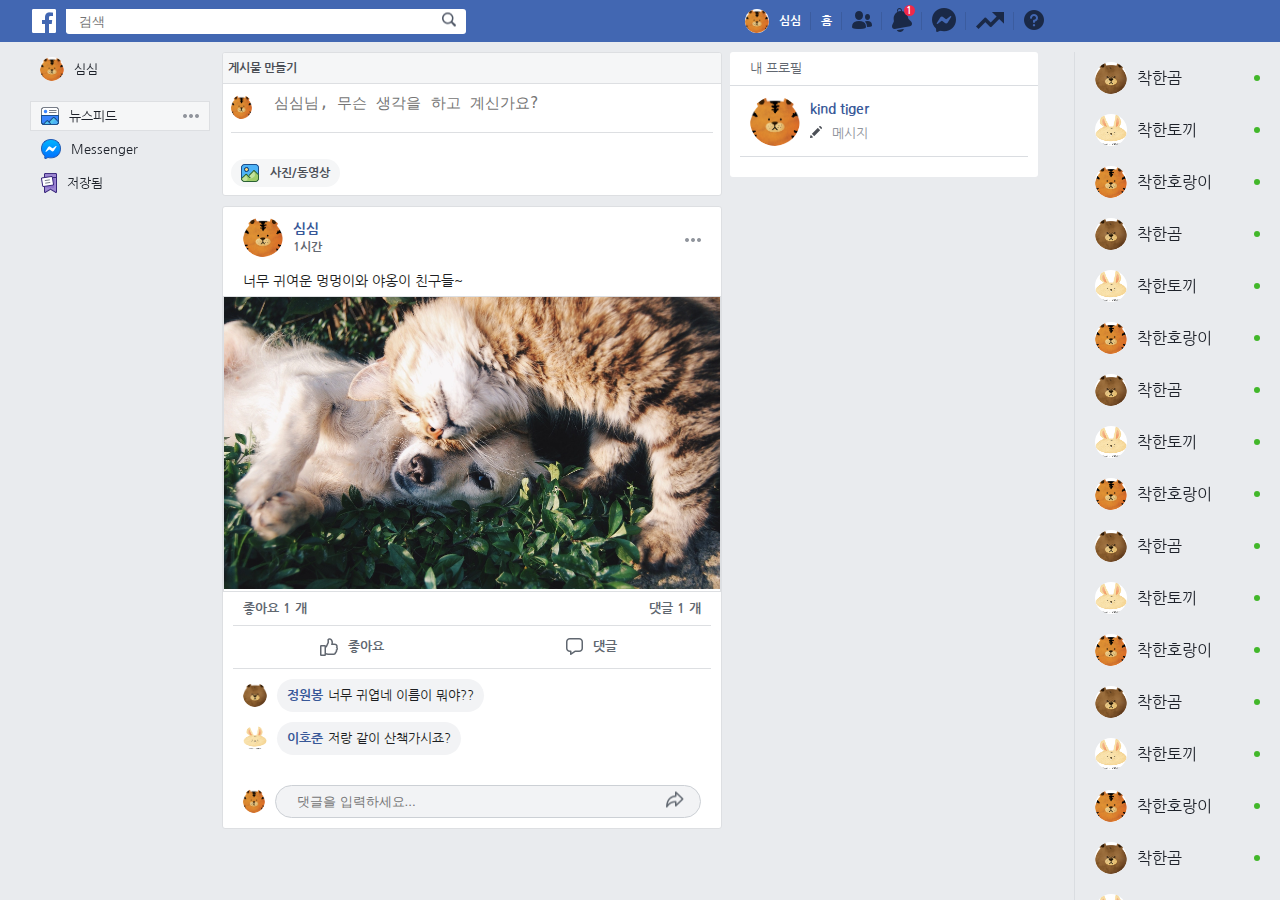
==== commit c778d7bb: "11.22" ====
--- a/index.html
+++ b/index.html
@@ -2,12 +2,13 @@
 <html lang="ko">
   <head>
     <meta charset="UTF-8" />
-    <meta name="viewport" content="width=device-width, initial-scale=1.0" />
+    <meta name="viewport" content="width=device-width, user-scalable=no, initial-scale=1.0, maximum-scale=1.0, minimum-scale=1.0">
     <title>Facebook</title>
     <link href="https://fonts.googleapis.com/css2?family=Nanum+Gothic:wght@400;700&display=swap" rel="stylesheet">
     <link rel="stylesheet" href="css/reset.css" />
     <link rel="stylesheet" href="css/common.css" />
     <link rel="stylesheet" href="css/main.css" />
+    <script src="js/main.js"></script>
   </head>
   <body>
     <section id="container">
@@ -261,11 +262,292 @@
                 </form>
               </div>
             </article>
-          </section>
+         
+
+          <article class="contents">
+                    <header>
+                        <div class="profile_container">
+                            <div class="profile_img"><img src="imgs/profile/tiger.png" alt=""></div>
+                            <div>
+                                <div class="name"><a href="#">심심</a></div>
+                                <div class="time">1시간</div>
+                            </div>
+                            <div class="more" data-name="more">
+                                <span class="icon--more"></span>
+                                <ul class="hidden_menu">
+                                    <li><button>친구요청</button></li>
+                                    <li>저장하기</li>
+                                    <li><a href="edit.html">수정</a></li>
+                                    <li><input type="button" value="삭제"></li>
+                                </ul>
+                            </div>
+                        </div>
+                    </header>
+                    <div class="main_article">
+
+                        너무 귀여운 멍멍이와 야옹이 친구들~
+
+                    </div>
+
+                    <div class="img_section">
+                      <a href="#">
+                        <img src="imgs/thumb/thumb03.jpg" alt="">
+                      </a>
+                    </div>
+
+                    <div class="ajax_field">
+                      <div class="like">
+                        좋아요
+                        <span class="like_count" id="like-count-37">1</span>
+                        개
+                      </div>
+                      <div class="comment">
+                        댓글
+                        <span class="comment_count">1</span>
+                        개
+                      </div>
+                    </div>
+
+                    <div class="btn_container">
+                      <div class="like_btn" data-name="like">
+                      <span class="icon icon--like-line"></span>
+                      좋아요
+                      </div>
+                      <div class="comment_btn">
+                      <span class="icon icon--comment-line">
+                      </span> 
+                      댓글
+                      </div>
+                    </div>
+
+                    <div class="comment_container">
+                      <div class="id">
+                        <div class="profile_img">
+                          <img src="imgs/profile/bear.png" alt="">
+                        </div>
+                        <div class="comment_field">
+                          <div class="text_container">
+                            <div class="name"><a href="#">정원봉</a></div>
+                            <div class="text_field">너무 귀엽네 이름이 뭐야??</div>
+                          </div>
+                        </div>
+                      </div>
+
+                      <div class="id">
+                        <div class="profile_img">
+                          <img src="imgs/profile/rabbit.png" alt="">
+                        </div>
+                        <div class="comment_field">
+                          <div class="text_container">
+                            <div class="name"><a href="#">이호준</a></div>
+                            <div class="text_field">저랑 같이 산책가시죠?</div>
+                          </div>
+                        </div>
+                      </div>
+                    </div>
+
+                    <div class="comment_input">
+                      <div class="profile_img"><img src="imgs/profile/tiger.png" alt=""></div>
+                      <div class="input_container">
+                        <label for="comment37"></label>
+                        <input type="text" id="comment37" placeholder="댓글을 입력하세요...">
+                        <button class="send" data-name="send">
+                          <span class="icon--send"></span>
+                        </button>
+                      </div>
+                    </div>
+          </article>
+        </section>
+
+        <div class="right_box">
+          <header class="title">내 프로필</header>
+          <div class="right_profile">
+            <div class="profile_img">
+              <img src="imgs/profile/tiger.png" alt="">
+            </div>
+            <div class="detail">
+              <div class="name"><a href="#">kind tiger</a></div>
+              <div class="message"><span class="icon icon--write-gray"></span>메시지</div>
+            </div>
+          </div>
+        </div>
 
         </div>
       </section>
 
+      <div id="side_box">
+        <ul>
+          <li>
+            <div class="profile_img"><img src="imgs/profile/bear.png" alt=""></div>
+            <div class="name">착한곰</div>
+            <div class="light"></div>
+          </li>
+
+          <li>
+            <div class="profile_img"><img src="imgs/profile/rabbit.png" alt=""></div>
+            <div class="name">착한토끼</div>
+            <div class="light"></div>
+          </li>
+
+          <li>
+            <div class="profile_img"><img src="imgs/profile/tiger.png" alt=""></div>
+            <div class="name">착한호랑이</div>
+            <div class="light"></div>
+          </li>
+
+          <li>
+            <div class="profile_img"><img src="imgs/profile/bear.png" alt=""></div>
+            <div class="name">착한곰</div>
+            <div class="light"></div>
+          </li>
+
+          <li>
+            <div class="profile_img"><img src="imgs/profile/rabbit.png" alt=""></div>
+            <div class="name">착한토끼</div>
+            <div class="light"></div>
+          </li>
+
+          <li>
+            <div class="profile_img"><img src="imgs/profile/tiger.png" alt=""></div>
+            <div class="name">착한호랑이</div>
+            <div class="light"></div>
+          </li>
+
+          <li>
+            <div class="profile_img"><img src="imgs/profile/bear.png" alt=""></div>
+            <div class="name">착한곰</div>
+            <div class="light"></div>
+          </li>
+
+          <li>
+            <div class="profile_img"><img src="imgs/profile/rabbit.png" alt=""></div>
+            <div class="name">착한토끼</div>
+            <div class="light"></div>
+          </li>
+
+          <li>
+            <div class="profile_img"><img src="imgs/profile/tiger.png" alt=""></div>
+            <div class="name">착한호랑이</div>
+            <div class="light"></div>
+          </li>
+
+          <li>
+            <div class="profile_img"><img src="imgs/profile/bear.png" alt=""></div>
+            <div class="name">착한곰</div>
+            <div class="light"></div>
+          </li>
+
+          <li>
+            <div class="profile_img"><img src="imgs/profile/rabbit.png" alt=""></div>
+            <div class="name">착한토끼</div>
+            <div class="light"></div>
+          </li>
+
+          <li>
+            <div class="profile_img"><img src="imgs/profile/tiger.png" alt=""></div>
+            <div class="name">착한호랑이</div>
+            <div class="light"></div>
+          </li>
+
+          <li>
+            <div class="profile_img"><img src="imgs/profile/bear.png" alt=""></div>
+            <div class="name">착한곰</div>
+            <div class="light"></div>
+          </li>
+
+          <li>
+            <div class="profile_img"><img src="imgs/profile/rabbit.png" alt=""></div>
+            <div class="name">착한토끼</div>
+            <div class="light"></div>
+          </li>
+
+          <li>
+            <div class="profile_img"><img src="imgs/profile/tiger.png" alt=""></div>
+            <div class="name">착한호랑이</div>
+            <div class="light"></div>
+          </li>
+
+          <li>
+            <div class="profile_img"><img src="imgs/profile/bear.png" alt=""></div>
+            <div class="name">착한곰</div>
+            <div class="light"></div>
+          </li>
+
+          <li>
+            <div class="profile_img"><img src="imgs/profile/rabbit.png" alt=""></div>
+            <div class="name">착한토끼</div>
+            <div class="light"></div>
+          </li>
+
+          <li>
+            <div class="profile_img"><img src="imgs/profile/tiger.png" alt=""></div>
+            <div class="name">착한호랑이</div>
+            <div class="light"></div>
+          </li>
+
+          <li>
+            <div class="profile_img"><img src="imgs/profile/bear.png" alt=""></div>
+            <div class="name">착한곰</div>
+            <div class="light"></div>
+          </li>
+
+          <li>
+            <div class="profile_img"><img src="imgs/profile/rabbit.png" alt=""></div>
+            <div class="name">착한토끼</div>
+            <div class="light"></div>
+          </li>
+
+          <li>
+            <div class="profile_img"><img src="imgs/profile/tiger.png" alt=""></div>
+            <div class="name">착한호랑이</div>
+            <div class="light"></div>
+          </li>
+
+          <li>
+            <div class="profile_img"><img src="imgs/profile/bear.png" alt=""></div>
+            <div class="name">착한곰</div>
+            <div class="light"></div>
+          </li>
+
+          <li>
+            <div class="profile_img"><img src="imgs/profile/rabbit.png" alt=""></div>
+            <div class="name">착한토끼</div>
+            <div class="light"></div>
+          </li>
+
+          <li>
+            <div class="profile_img"><img src="imgs/profile/tiger.png" alt=""></div>
+            <div class="name">착한호랑이</div>
+            <div class="light"></div>
+          </li>
+
+          <li>
+            <div class="profile_img"><img src="imgs/profile/bear.png" alt=""></div>
+            <div class="name">착한곰</div>
+            <div class="light"></div>
+          </li>
+
+          <li>
+            <div class="profile_img"><img src="imgs/profile/rabbit.png" alt=""></div>
+            <div class="name">착한토끼</div>
+            <div class="light"></div>
+          </li>
+
+          <li>
+            <div class="profile_img"><img src="imgs/profile/tiger.png" alt=""></div>
+            <div class="name">착한호랑이</div>
+            <div class="light"></div>
+          </li>
+        </ul>
+
+      </div>
+
     </section>
+
+
+    <script
+    src="https://code.jquery.com/jquery-3.5.1.min.js"
+    integrity="sha256-9/aliU8dGd2tb6OSsuzixeV4y/faTqgFtohetphbbj0="
+    crossorigin="anonymous"></script>
   </body>
 </html>
--- a/css/common.css
+++ b/css/common.css
@@ -752,7 +752,16 @@
   border-radius: 0 0 2px 2px;
   box-shadow: 0 3px 8px rgba(0, 0, 0, 0.25);
   color: #1d2129;
-  display: none;
+  opacity: 0;
+  transition: 0.5s ease-in-out;
+  pointer-events: none;
+}
+
+#header .bell.on .notice {
+  display: block;
+  transition: 0.5s ease-in-out;
+  opacity: 1;
+  pointer-events: inherit;
 }
 
 #header .icon--arrow-top {
@@ -801,3 +810,40 @@
   color: #90949c;
   margin-top: 10px;
 }
+
+@media screen and (max-width: 1240px) {
+  #wrapper .left_box {
+    display: none;
+  }
+
+  #wrapper .right_box {
+    display: none;
+  }
+  #side_box {
+    display: none;
+  }
+
+  #header .inner {
+    padding-right: 0;
+    width: 90%;
+  }
+}
+
+@media screen and (max-width: 820px) {
+  #header .inner .left {
+    display: none;
+  }
+
+  #header .inner .right {
+    width: 100%;
+    justify-content: space-between;
+  }
+
+  #header .inner .right > div:after {
+    display: none;
+  }
+
+  #header .inner .right .question {
+    margin-right: 40px;
+  }
+}
--- a/css/main.css
+++ b/css/main.css
@@ -16,7 +16,6 @@
   height: 500px;
   position: fixed;
   top: 52px;
-  left: 300px;
   font-size: 13px;
 }
 
@@ -171,3 +170,282 @@
 .create_box .submit input:disabled {
   background: #9cb4d8;
 }
+
+#wrapper .contents {
+  background-color: #fff;
+  margin-bottom: 10px;
+  border: 1px solid #dddfe2;
+  border-radius: 3px;
+  color: var(--fds-gray-70);
+  font-size: 13px;
+  font-weight: bold;
+}
+
+.contents header {
+  position: relative;
+  padding: 10px 20px;
+}
+
+.contents .profile_container {
+  display: flex;
+  align-items: center;
+}
+
+.contents .profile_container .name {
+  color: var(--fds-fb-blue-75);
+  font-size: 14px;
+  margin-bottom: 5px;
+}
+
+.contents .profile_container .time {
+  font-size: 12px;
+  color: #616770;
+}
+
+.contents .profile_container .profile_img {
+  width: 40px;
+  height: 40px;
+}
+
+.contents .more {
+  margin-left: auto;
+  cursor: pointer;
+  padding: 10px 0;
+  position: relative;
+}
+
+.contents .more.active .hidden_menu {
+  display: block;
+}
+
+.contents .hidden_menu {
+  position: absolute;
+  right: 20px;
+  top: 30px;
+  width: 100px;
+  border-radius: 3px;
+  border: 1px solid #dddfe2;
+  display: none;
+}
+
+.contents .hidden_menu > li {
+  padding: 5px 10px;
+  background-color: #fff;
+  text-align: center;
+  border-bottom: 1px solid rgba(221, 223, 336, 0.57);
+}
+
+.contents .hidden_menu > li:hover {
+  background: #ddd;
+}
+
+.contents .hidden_menu > li > * {
+  background: transparent;
+  border: none;
+  font-size: 12px;
+  outline: none;
+  cursor: pointer;
+}
+
+.contents .main_article {
+  padding: 5px 20px;
+  color: var(--fds-gray-100);
+  font-size: 14px;
+  line-height: 1.38;
+  font-weight: normal;
+}
+
+.contents .img_section {
+  overflow: hidden;
+  box-sizing: border-box;
+  border: 1px solid #dddfe2;
+}
+
+.contents .img_section img {
+  width: 100%;
+}
+
+.contents .ajax_field {
+  padding: 10px 20px;
+  display: flex;
+  justify-content: space-between;
+}
+
+.contents .btn_container {
+  display: flex;
+  height: 42px;
+  border-top: 1px solid #dddfe2;
+  border-bottom: 1px solid #dddfe2;
+  margin: 0 10px;
+}
+
+.contents .btn_container .like_btn.active span {
+  background: url("../imgs/bg05.png") no-repeat 0 -422px;
+}
+
+.contents .btn_container > div {
+  flex: 1;
+  display: flex;
+  justify-content: center;
+  align-items: center;
+  cursor: pointer;
+}
+
+.contents .btn_container > div:hover {
+  background: var(--fds-gray-10);
+}
+
+.contents .comment_container {
+  padding: 10px 20px;
+  color: var(--fds-fb-blue-75);
+}
+
+.contents .comment_container .id {
+  display: flex;
+  margin-bottom: 10px;
+  align-items: center;
+}
+
+.contents .comment_container .text_container {
+  display: flex;
+  padding: 10px;
+  background: var(--fds-gray-05);
+  border-radius: 30px;
+}
+
+.contents .comment_container .name {
+  margin-right: 5px;
+}
+
+.contents .comment_container .text_field {
+  color: var(--fds-gray-100);
+  font-weight: 300;
+}
+
+.contents .comment_input {
+  display: flex;
+  padding: 10px 20px;
+  align-items: center;
+}
+
+.contents .comment_input .input_container {
+  width: 100%;
+  padding: 7px 0;
+  background: var(--fds-gray-05);
+  border: 1px solid #ccd0d5;
+  border-radius: 30px;
+  text-align: center;
+  position: relative;
+}
+
+.contents .input_container input {
+  width: 90%;
+  height: 100%;
+  border: none;
+  background: none;
+  outline: none;
+}
+
+.contents .input_container button {
+  background: transparent;
+  border: none;
+  position: absolute;
+  right: 10px;
+  top: 50%;
+  transform: translateY(-50%);
+  cursor: pointer;
+}
+
+#wrapper .right_box {
+  width: 308px;
+  background: #fff;
+  position: fixed;
+  top: 52px;
+  border-radius: 3px;
+  padding-bottom: 20px;
+}
+
+.right_box .title {
+  padding: 10px 20px;
+  font-size: 13px;
+  color: #616770;
+  border-bottom: 1px solid #dadde1;
+}
+
+.right_box .right_profile {
+  display: flex;
+  padding: 10px 10px;
+  align-items: center;
+  border-bottom: 1px solid #dadde1;
+  margin: 0 10px;
+}
+
+.right_box .profile_img {
+  width: 50px;
+  height: 50px;
+}
+
+.right_box .detail .name {
+  color: var(--fds-fb-blue-75);
+  font-size: 14px;
+  font-weight: bold;
+  margin-bottom: 10px;
+}
+
+.right_box .detail .message {
+  color: #90949c;
+  font-size: 13px;
+  font-weight: 300;
+}
+
+#side_box {
+  width: 205px;
+  height: 100vh;
+  position: fixed;
+  right: 0;
+  top: 52px;
+  border-left: 1px solid #dadde1;
+}
+
+#side_box > ul {
+  height: 100vh;
+  overflow-x: hidden;
+  overflow-y: auto;
+}
+
+#side_box > ul > li {
+  display: flex;
+  padding: 10px 20px;
+  align-items: center;
+}
+
+#side_box > ul > li:hover {
+  background: #dddfe2;
+  box-shadow: 1px 0 0 #eaebed inset;
+}
+
+#side_box .light {
+  width: 6px;
+  height: 6px;
+  border-radius: 50%;
+  background: rgb(66, 183, 42);
+  margin-left: auto;
+}
+
+#side_box .profile_img {
+  width: 32px;
+  height: 32px;
+}
+
+@media screen and (max-width: 1240px) {
+  #wrapper {
+    padding-right: 0px;
+    width: 90%;
+  }
+
+  #contents_container {
+    position: static;
+    left: 0;
+    margin: 0 auto;
+  }
+}
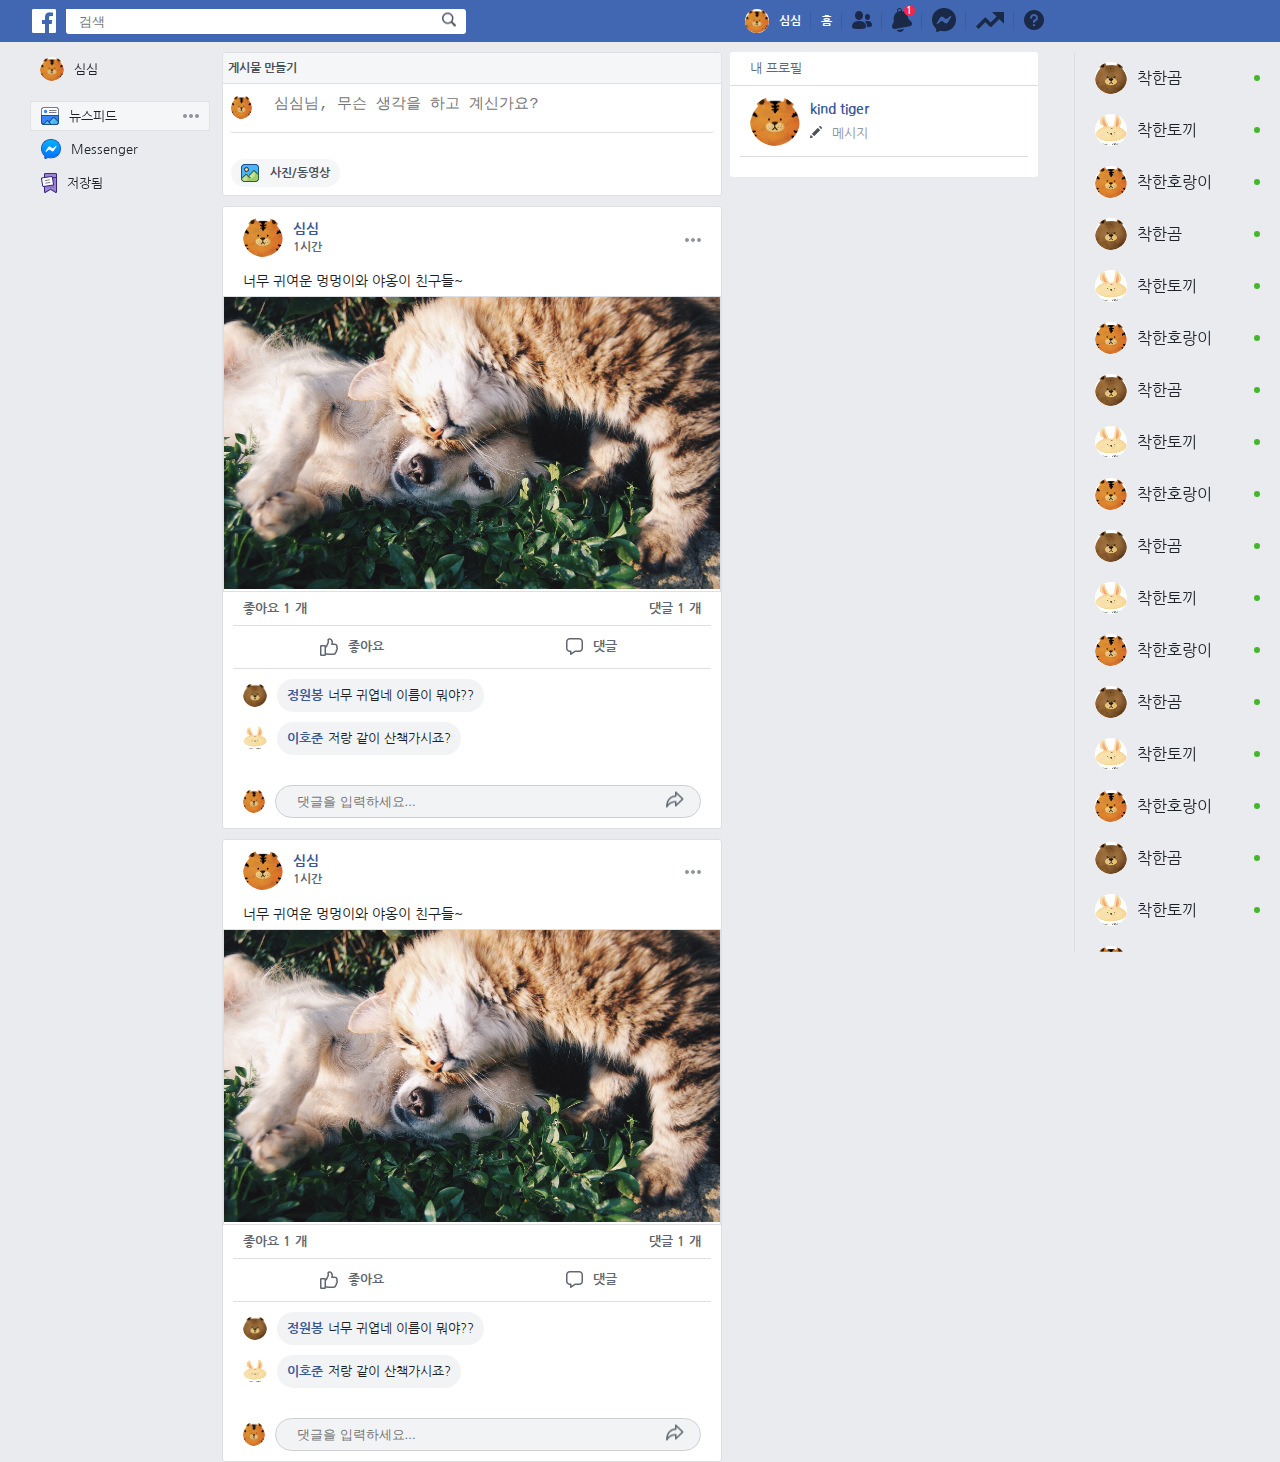
==== commit e5ee1108: "eternal scrolling" ====
--- a/index.html
+++ b/index.html
@@ -6,9 +6,9 @@
     <title>Facebook</title>
     <link href="https://fonts.googleapis.com/css2?family=Nanum+Gothic:wght@400;700&display=swap" rel="stylesheet">
     <link rel="stylesheet" href="css/reset.css" />
-    <link rel="stylesheet" href="css/common.css" />
-    <link rel="stylesheet" href="css/main.css" />
-    <script src="js/main.js"></script>
+    <link rel="stylesheet" href="css/common.css?after" />
+    <link rel="stylesheet" href="css/main.css?after" />
+    
   </head>
   <body>
     <section id="container">
@@ -357,6 +357,103 @@
                       </div>
                     </div>
           </article>
+
+          <article class="contents">
+            <header>
+                <div class="profile_container">
+                    <div class="profile_img"><img src="imgs/profile/tiger.png" alt=""></div>
+                    <div>
+                        <div class="name"><a href="#">심심</a></div>
+                        <div class="time">1시간</div>
+                    </div>
+                    <div class="more" data-name="more">
+                        <span class="icon--more"></span>
+                        <ul class="hidden_menu">
+                            <li><button>친구요청</button></li>
+                            <li>저장하기</li>
+                            <li><a href="edit.html">수정</a></li>
+                            <li><input type="button" value="삭제"></li>
+                        </ul>
+                    </div>
+                </div>
+            </header>
+            <div class="main_article">
+
+                너무 귀여운 멍멍이와 야옹이 친구들~
+
+            </div>
+
+            <div class="img_section">
+              <a href="#">
+                <img src="imgs/thumb/thumb03.jpg" alt="">
+              </a>
+            </div>
+
+            <div class="ajax_field">
+              <div class="like">
+                좋아요
+                <span class="like_count" id="like-count-37">1</span>
+                개
+              </div>
+              <div class="comment">
+                댓글
+                <span class="comment_count">1</span>
+                개
+              </div>
+            </div>
+
+            <div class="btn_container">
+              <div class="like_btn" data-name="like">
+              <span class="icon icon--like-line"></span>
+              좋아요
+              </div>
+              <div class="comment_btn">
+              <span class="icon icon--comment-line">
+              </span> 
+              댓글
+              </div>
+            </div>
+
+            <div class="comment_container">
+              <div class="id">
+                <div class="profile_img">
+                  <img src="imgs/profile/bear.png" alt="">
+                </div>
+                <div class="comment_field">
+                  <div class="text_container">
+                    <div class="name"><a href="#">정원봉</a></div>
+                    <div class="text_field">너무 귀엽네 이름이 뭐야??</div>
+                  </div>
+                </div>
+              </div>
+
+              <div class="id">
+                <div class="profile_img">
+                  <img src="imgs/profile/rabbit.png" alt="">
+                </div>
+                <div class="comment_field">
+                  <div class="text_container">
+                    <div class="name"><a href="#">이호준</a></div>
+                    <div class="text_field">저랑 같이 산책가시죠?</div>
+                  </div>
+                </div>
+              </div>
+            </div>
+
+            <div class="comment_input">
+              <div class="profile_img"><img src="imgs/profile/tiger.png" alt=""></div>
+              <div class="input_container">
+                <label for="comment37"></label>
+                <input type="text" id="comment37" placeholder="댓글을 입력하세요...">
+                <button class="send" data-name="send">
+                  <span class="icon--send"></span>
+                </button>
+              </div>
+            </div>
+  </article>
+
+  <input type="hidden" id="page" value="0">
+
         </section>
 
         <div class="right_box">
@@ -549,5 +646,6 @@
     src="https://code.jquery.com/jquery-3.5.1.min.js"
     integrity="sha256-9/aliU8dGd2tb6OSsuzixeV4y/faTqgFtohetphbbj0="
     crossorigin="anonymous"></script>
+    <script src="js/main.js?after"></script>
   </body>
 </html>
--- a/css/common.css
+++ b/css/common.css
@@ -446,6 +446,7 @@
   background: url("../imgs/bg04.png") no-repeat -433px -246px;
   width: 18px;
   height: 16px;
+  outline: none;
 }
 
 .icon--main-logo {
@@ -673,6 +674,7 @@
   transform: translateY(-50%);
   border: none;
   background: transparent;
+  outline: none;
 }
 
 #search {
--- a/css/main.css
+++ b/css/main.css
@@ -306,6 +306,11 @@
   align-items: center;
 }
 
+.contents .comment_container .delete {
+  margin-left: auto;
+  cursor: pointer;
+}
+
 .contents .comment_container .text_container {
   display: flex;
   padding: 10px;
@@ -354,6 +359,7 @@
   top: 50%;
   transform: translateY(-50%);
   cursor: pointer;
+  outline: none;
 }
 
 #wrapper .right_box {
